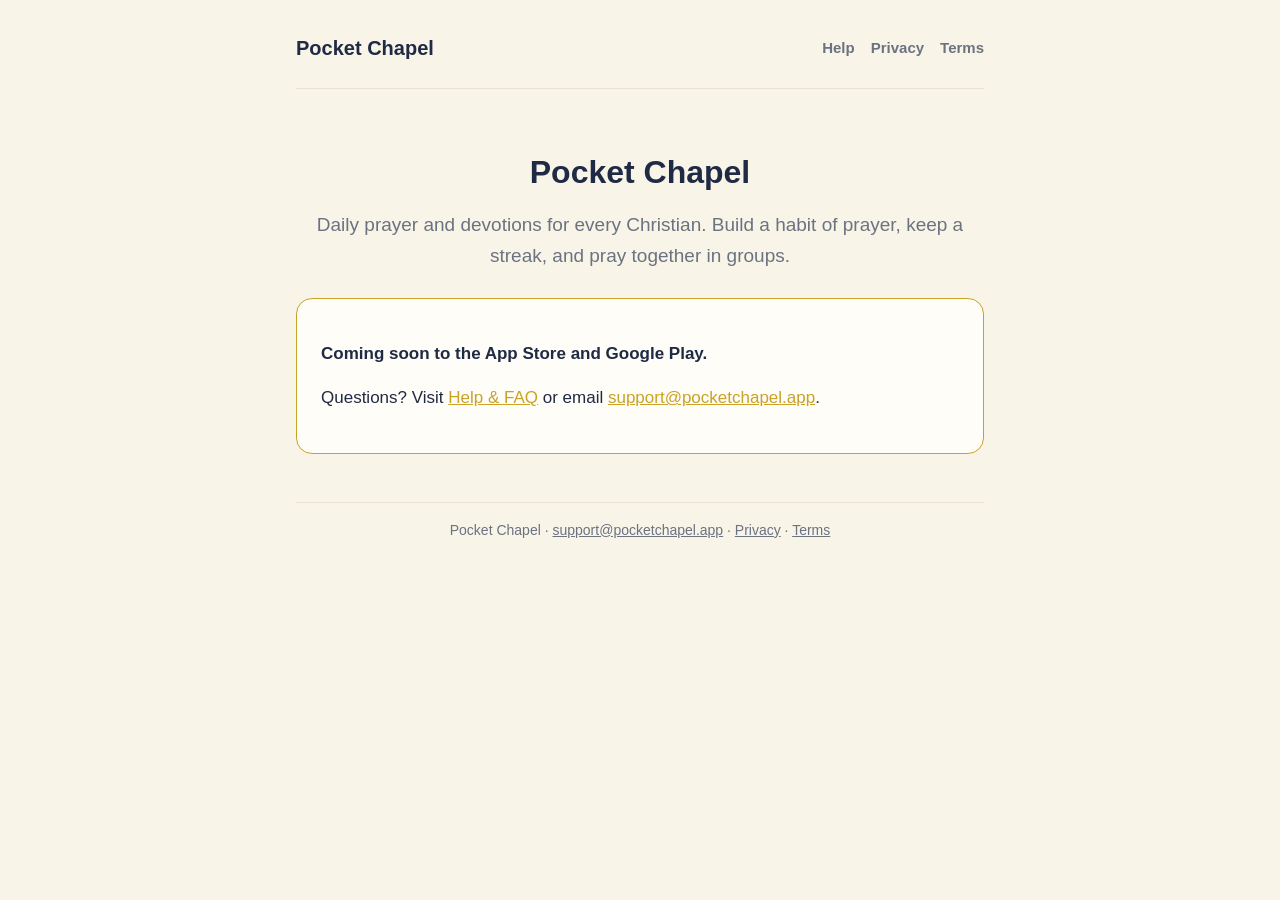
==== index.html @ 3096940f "Add files via upload" ====
<!doctype html>
<html lang="en">
<head>
<meta charset="utf-8">
<meta name="viewport" content="width=device-width, initial-scale=1">
<title>Pocket Chapel</title>
<link rel="stylesheet" href="style.css">
</head>
<body>
<div class="wrap">
<header><a class="brand" href="">Pocket Chapel</a><nav><a href="help/">Help</a><a href="privacy/">Privacy</a><a href="terms/">Terms</a></nav></header>
 <div class="hero">
<h1>Pocket Chapel</h1>
<p>Daily prayer and devotions for every Christian. Build a habit of prayer, keep a streak, and pray together in groups.</p>
</div>
<div class="card">
<p><strong>Coming soon to the App Store and Google Play.</strong></p>
<p>Questions? Visit <a href="help/">Help &amp; FAQ</a> or email <a href="mailto:support@pocketchapel.app">support@pocketchapel.app</a>.</p>
</div>
<footer>Pocket Chapel · <a href="mailto:support@pocketchapel.app">support@pocketchapel.app</a> · <a href="privacy/">Privacy</a> · <a href="terms/">Terms</a></footer>
</div>
</body>
</html>
---- style.css ----
:root { --bg: #F9F4E8; --card: #FFFDF7; --text: #1F2A44; --muted: #6B7280; --gold: #C9A227; --border: #E7E1D4; }
@media (prefers-color-scheme: dark) { :root { --bg: #0F1830; --card: #1A2747; --text: #F3EEE2; --muted: #9AA6C2; --gold: #E0B84C; --border: #2A3A60; } }
* { box-sizing: border-box; }
body { margin: 0; background: var(--bg); color: var(--text); font: 17px/1.6 -apple-system, BlinkMacSystemFont, "Segoe UI", Helvetica, Arial, sans-serif; }
.wrap { max-width: 720px; margin: 0 auto; padding: 24px 16px 64px; }
header { display: flex; align-items: center; justify-content: space-between; gap: 12px; padding: 8px 0 24px; border-bottom: 1px solid var(--border); margin-bottom: 24px; }
.brand { font-weight: 800; font-size: 20px; color: var(--text); text-decoration: none; }
nav a { color: var(--muted); text-decoration: none; margin-left: 16px; font-size: 15px; font-weight: 600; }
nav a:hover, nav a.on { color: var(--gold); }
h1 { font-size: 32px; line-height: 1.2; margin: 0 0 4px; }
h2 { font-size: 22px; margin: 36px 0 8px; }
h3 { font-size: 18px; margin: 24px 0 6px; }
.date { color: var(--muted); margin: 0 0 20px; }
a { color: var(--gold); }
ul { padding-left: 22px; }
li { margin: 6px 0; }
.card { background: var(--card); border: 1.5px solid var(--gold); border-radius: 16px; padding: 24px; }
.hero { text-align: center; padding: 40px 0 8px; }
.hero p { color: var(--muted); font-size: 19px; }
details { background: var(--card); border: 1px solid var(--border); border-radius: 14px; margin: 10px 0; padding: 4px 16px; }
details[open] { border-color: var(--gold); }
summary { cursor: pointer; font-weight: 700; padding: 12px 0; }
details .q { color: var(--gold); font-weight: 700; margin: 14px 0 2px; }
details .a { margin: 0 0 8px; }
footer { margin-top: 48px; padding-top: 16px; border-top: 1px solid var(--border); color: var(--muted); font-size: 14px; text-align: center; }
footer a { color: var(--muted); }
@media (max-width: 480px) { nav a { margin-left: 10px; font-size: 14px; } h1 { font-size: 27px; } }
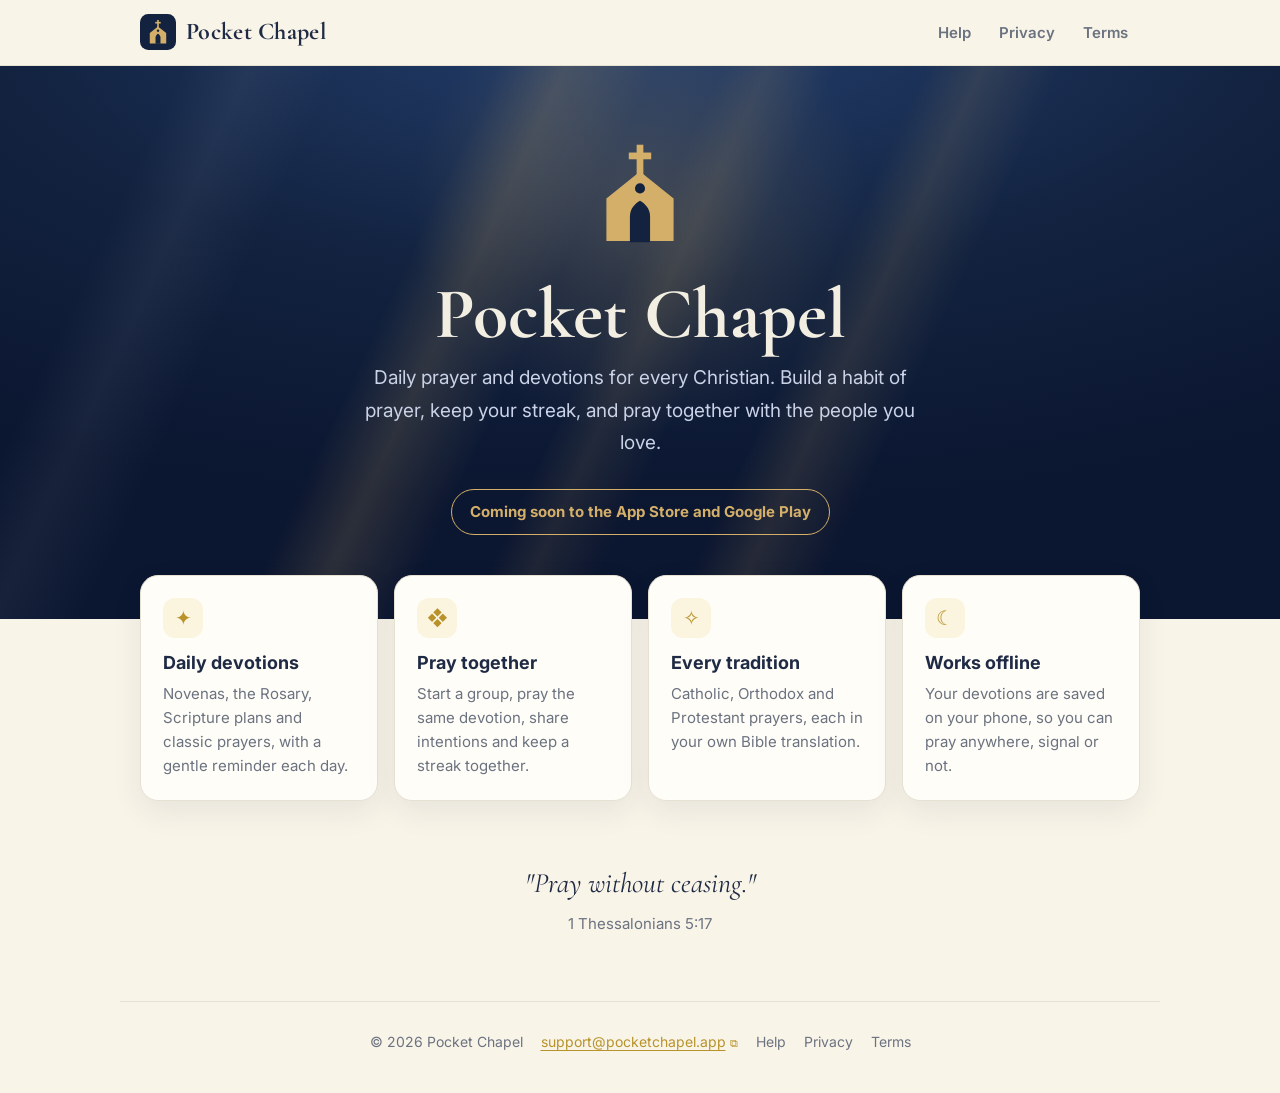
==== commit c13a295d: "Add files via upload" ====
--- a/index.html
+++ b/index.html
@@ -3,21 +3,33 @@
 <head>
 <meta charset="utf-8">
 <meta name="viewport" content="width=device-width, initial-scale=1">
-<title>Pocket Chapel</title>
+<title>Pocket Chapel · Daily prayer and devotions</title>
+<meta name="description" content="Daily prayer and devotions for every Christian.">
+<link rel="preconnect" href="https://fonts.googleapis.com">
+<link rel="preconnect" href="https://fonts.gstatic.com" crossorigin>
+<link href="https://fonts.googleapis.com/css2?family=Cormorant+Garamond:wght@600;700&family=Inter:wght@400;600;700&display=swap" rel="stylesheet">
 <link rel="stylesheet" href="style.css">
+<link rel="icon" href="data:image/svg+xml,<svg xmlns='http://www.w3.org/2000/svg' viewBox='0 0 100 100'><rect width='100' height='100' rx='23' fill='%2312223F'/><g transform='translate(12 12) scale(.76)'><rect x='47' y='6' width='6' height='30' fill='%23D4AF6A'/><rect x='40' y='13' width='20' height='6' fill='%23D4AF6A'/><path d='M20 92 V54 L50 30 L80 54 V92 Z' fill='%23D4AF6A'/><path d='M41 93 V70 C41 63 46 58 50 56 C54 58 59 63 59 70 V93 Z' fill='%2312223F'/><circle cx='50' cy='45' r='4.5' fill='%2312223F'/></g></svg>">
 </head>
 <body>
-<div class="wrap">
-<header><a class="brand" href="">Pocket Chapel</a><nav><a href="help/">Help</a><a href="privacy/">Privacy</a><a href="terms/">Terms</a></nav></header>
- <div class="hero">
+<header class="top"><div class="top-in"><a class="brand" href=""><svg viewBox="0 0 100 100" aria-hidden="true"><rect width="100" height="100" rx="23" fill="#12223F"/><g transform="translate(12 12) scale(.76)"><rect x="47" y="6" width="6" height="30" fill="#D4AF6A"/><rect x="40" y="13" width="20" height="6" fill="#D4AF6A"/><path d="M20 92 V54 L50 30 L80 54 V92 Z" fill="#D4AF6A"/><path d="M41 93 V70 C41 63 46 58 50 56 C54 58 59 63 59 70 V93 Z" fill="#12223F"/><circle cx="50" cy="45" r="4.5" fill="#12223F"/></g></svg><span>Pocket Chapel</span></a><nav><a href="help/">Help</a><a href="privacy/">Privacy</a><a href="terms/">Terms</a></nav></div></header>
+<section class="hero">
+<svg viewBox="0 0 100 100" aria-hidden="true"><rect x="47" y="6" width="6" height="30" fill="#D4AF6A"/><rect x="40" y="13" width="20" height="6" fill="#D4AF6A"/><path d="M20 92 V54 L50 30 L80 54 V92 Z" fill="#D4AF6A"/><path d="M41 93 V70 C41 63 46 58 50 56 C54 58 59 63 59 70 V93 Z" fill="#12223F"/><circle cx="50" cy="45" r="4.5" fill="#12223F"/></svg>
 <h1>Pocket Chapel</h1>
-<p>Daily prayer and devotions for every Christian. Build a habit of prayer, keep a streak, and pray together in groups.</p>
-</div>
-<div class="card">
-<p><strong>Coming soon to the App Store and Google Play.</strong></p>
-<p>Questions? Visit <a href="help/">Help &amp; FAQ</a> or email <a href="mailto:support@pocketchapel.app">support@pocketchapel.app</a>.</p>
-</div>
-<footer>Pocket Chapel · <a href="mailto:support@pocketchapel.app">support@pocketchapel.app</a> · <a href="privacy/">Privacy</a> · <a href="terms/">Terms</a></footer>
-</div>
+<p>Daily prayer and devotions for every Christian. Build a habit of prayer, keep your streak, and pray together with the people you love.</p>
+<div class="soon"><span class="pill">Coming soon to the App Store and Google Play</span></div>
+</section>
+<section class="features">
+<div class="feature"><div class="ic">✦</div><h3>Daily devotions</h3><p>Novenas, the Rosary, Scripture plans and classic prayers, with a gentle reminder each day.</p></div>
+<div class="feature"><div class="ic">❖</div><h3>Pray together</h3><p>Start a group, pray the same devotion, share intentions and keep a streak together.</p></div>
+<div class="feature"><div class="ic">✧</div><h3>Every tradition</h3><p>Catholic, Orthodox and Protestant prayers, each in your own Bible translation.</p></div>
+<div class="feature"><div class="ic">☾</div><h3>Works offline</h3><p>Your devotions are saved on your phone, so you can pray anywhere, signal or not.</p></div>
+</section>
+<section class="verse">
+<blockquote>"Pray without ceasing."</blockquote>
+<cite>1 Thessalonians 5:17</cite>
+</section>
+<footer><span>© 2026 Pocket Chapel</span><span><button class="email" type="button" data-email="support@pocketchapel.app" title="Tap to copy">support@pocketchapel.app</button></span><a href="help/">Help</a><a href="privacy/">Privacy</a><a href="terms/">Terms</a></footer>
+<script src="copy.js"></script>
 </body>
 </html>
--- a/style.css
+++ b/style.css
@@ -1,27 +1,110 @@
-:root { --bg: #F9F4E8; --card: #FFFDF7; --text: #1F2A44; --muted: #6B7280; --gold: #C9A227; --border: #E7E1D4; }
-@media (prefers-color-scheme: dark) { :root { --bg: #0F1830; --card: #1A2747; --text: #F3EEE2; --muted: #9AA6C2; --gold: #E0B84C; --border: #2A3A60; } }
+/* Pocket Chapel website (redesign, Nov 18): cream and navy with gold, like the app. */
+:root {
+  --bg: #F9F4E8; --card: #FFFDF7; --text: #1F2A44; --muted: #6B7280; --gold: #B8922A; --gold-soft: #FBF4DF;
+  --border: #E7E1D4; --navy: #12223F; --navy-2: #1A2E52; --on-navy: #F3EEE2; --gold-bright: #D4AF6A;
+}
+@media (prefers-color-scheme: dark) {
+  :root { --bg: #0F1830; --card: #16223F; --text: #F3EEE2; --muted: #9AA6C2; --gold: #E0B84C; --gold-soft: #22305A; --border: #2A3A60; }
+}
 * { box-sizing: border-box; }
-body { margin: 0; background: var(--bg); color: var(--text); font: 17px/1.6 -apple-system, BlinkMacSystemFont, "Segoe UI", Helvetica, Arial, sans-serif; }
-.wrap { max-width: 720px; margin: 0 auto; padding: 24px 16px 64px; }
-header { display: flex; align-items: center; justify-content: space-between; gap: 12px; padding: 8px 0 24px; border-bottom: 1px solid var(--border); margin-bottom: 24px; }
-.brand { font-weight: 800; font-size: 20px; color: var(--text); text-decoration: none; }
-nav a { color: var(--muted); text-decoration: none; margin-left: 16px; font-size: 15px; font-weight: 600; }
-nav a:hover, nav a.on { color: var(--gold); }
-h1 { font-size: 32px; line-height: 1.2; margin: 0 0 4px; }
-h2 { font-size: 22px; margin: 36px 0 8px; }
-h3 { font-size: 18px; margin: 24px 0 6px; }
-.date { color: var(--muted); margin: 0 0 20px; }
-a { color: var(--gold); }
-ul { padding-left: 22px; }
-li { margin: 6px 0; }
-.card { background: var(--card); border: 1.5px solid var(--gold); border-radius: 16px; padding: 24px; }
-.hero { text-align: center; padding: 40px 0 8px; }
-.hero p { color: var(--muted); font-size: 19px; }
-details { background: var(--card); border: 1px solid var(--border); border-radius: 14px; margin: 10px 0; padding: 4px 16px; }
+html { -webkit-text-size-adjust: 100%; }
+body { margin: 0; background: var(--bg); color: var(--text); font: 17px/1.7 "Inter", -apple-system, BlinkMacSystemFont, "Segoe UI", Helvetica, Arial, sans-serif; }
+a { color: var(--gold); text-decoration-thickness: 1px; text-underline-offset: 3px; }
+.serif { font-family: "Cormorant Garamond", Georgia, "Times New Roman", serif; }
+
+/* Header */
+.top { position: sticky; top: 0; z-index: 10; background: color-mix(in srgb, var(--bg) 88%, transparent); backdrop-filter: blur(10px); border-bottom: 1px solid var(--border); }
+.top-in { max-width: 1040px; margin: 0 auto; padding: 12px 20px; display: flex; align-items: center; justify-content: space-between; gap: 12px; }
+.brand { display: flex; align-items: center; gap: 10px; text-decoration: none; color: var(--text); }
+.brand svg { width: 36px; height: 36px; flex: none; }
+.brand span { font-family: "Cormorant Garamond", Georgia, serif; font-size: 24px; font-weight: 700; letter-spacing: .3px; white-space: nowrap; }
+nav { display: flex; gap: 4px; }
+nav a { color: var(--muted); text-decoration: none; font-size: 15px; font-weight: 600; padding: 7px 12px; border-radius: 999px; }
+nav a:hover { color: var(--text); background: var(--gold-soft); }
+nav a.on { color: var(--gold); background: var(--gold-soft); }
+
+/* Home */
+.hero { background: radial-gradient(1200px 500px at 50% -10%, #24406f 0%, var(--navy) 55%, #0b1630 100%); color: var(--on-navy); text-align: center; padding: 72px 20px 84px; }
+.hero svg { width: 112px; height: 112px; }
+.hero h1 { font-family: "Cormorant Garamond", Georgia, serif; font-size: clamp(44px, 9vw, 72px); line-height: 1.05; margin: 18px 0 10px; font-weight: 700; }
+.hero p { max-width: 560px; margin: 0 auto; font-size: 19px; color: #C9D2E6; }
+.soon { display: inline-flex; gap: 10px; flex-wrap: wrap; justify-content: center; margin-top: 30px; }
+.pill { border: 1.5px solid var(--gold-bright); color: var(--gold-bright); border-radius: 999px; padding: 9px 18px; font-weight: 700; font-size: 15px; }
+.features { max-width: 1040px; margin: -44px auto 0; padding: 0 20px; display: grid; grid-template-columns: repeat(auto-fit, minmax(220px, 1fr)); gap: 16px; position: relative; }
+.feature { background: var(--card); border: 1px solid var(--border); border-radius: 18px; padding: 22px; box-shadow: 0 10px 30px rgba(18,34,63,.08); }
+.feature .ic { width: 40px; height: 40px; border-radius: 12px; background: var(--gold-soft); color: var(--gold); display: grid; place-items: center; font-size: 20px; margin-bottom: 10px; }
+.feature h3 { margin: 0 0 4px; font-size: 18px; }
+.feature p { margin: 0; color: var(--muted); font-size: 15px; line-height: 1.6; }
+.verse { max-width: 680px; margin: 64px auto 0; padding: 0 20px; text-align: center; }
+.verse blockquote { margin: 0; font-family: "Cormorant Garamond", Georgia, serif; font-size: 28px; line-height: 1.35; font-style: italic; }
+.verse cite { display: block; margin-top: 8px; color: var(--muted); font-style: normal; font-size: 15px; }
+
+/* Pages */
+.page { max-width: 760px; margin: 0 auto; padding: 48px 20px 24px; }
+.page h1 { font-family: "Cormorant Garamond", Georgia, serif; font-size: clamp(38px, 7vw, 52px); line-height: 1.1; margin: 0; }
+.rule { width: 56px; height: 3px; background: var(--gold); border-radius: 2px; margin: 16px 0 10px; }
+.date { color: var(--muted); margin: 0 0 28px; font-size: 15px; }
+.page h2 { font-size: 21px; margin: 40px 0 10px; padding-top: 4px; }
+.page ul { padding-left: 0; list-style: none; }
+.page li { position: relative; padding-left: 22px; margin: 10px 0; }
+.page li::before { content: ""; position: absolute; left: 4px; top: .72em; width: 7px; height: 7px; border-radius: 50%; background: var(--gold); }
+.lead { font-size: 19px; }
+
+/* Help */
+details { background: var(--card); border: 1px solid var(--border); border-radius: 16px; margin: 12px 0; transition: border-color .2s; }
 details[open] { border-color: var(--gold); }
-summary { cursor: pointer; font-weight: 700; padding: 12px 0; }
-details .q { color: var(--gold); font-weight: 700; margin: 14px 0 2px; }
-details .a { margin: 0 0 8px; }
-footer { margin-top: 48px; padding-top: 16px; border-top: 1px solid var(--border); color: var(--muted); font-size: 14px; text-align: center; }
-footer a { color: var(--muted); }
-@media (max-width: 480px) { nav a { margin-left: 10px; font-size: 14px; } h1 { font-size: 27px; } }
+summary { list-style: none; cursor: pointer; font-weight: 700; font-size: 18px; padding: 16px 20px; display: flex; justify-content: space-between; align-items: center; }
+summary::-webkit-details-marker { display: none; }
+summary::after { content: ""; width: 9px; height: 9px; border-right: 2px solid var(--muted); border-bottom: 2px solid var(--muted); transform: rotate(45deg); transition: transform .2s; margin-left: 12px; }
+details[open] summary::after { transform: rotate(-135deg); }
+.qa { padding: 0 20px 14px; }
+.qa .q { color: var(--gold); font-weight: 700; margin: 12px 0 2px; }
+.qa .a { margin: 0 0 6px; }
+
+/* Email: tap to copy */
+.email { font: inherit; color: var(--gold); background: none; border: 0; padding: 0; cursor: pointer; text-decoration: underline; text-decoration-thickness: 1px; text-underline-offset: 3px; }
+.email::after { content: "⧉"; font-size: .8em; margin-left: 4px; text-decoration: none; display: inline-block; }
+.toast { position: fixed; left: 50%; bottom: 28px; transform: translate(-50%, 20px); background: var(--navy); color: var(--on-navy); border: 1px solid var(--gold-bright); padding: 10px 18px; border-radius: 999px; font-size: 15px; font-weight: 600; opacity: 0; pointer-events: none; transition: opacity .2s, transform .2s; }
+.toast.show { opacity: 1; transform: translate(-50%, 0); }
+
+/* Footer */
+footer { max-width: 1040px; margin: 64px auto 0; padding: 28px 20px 40px; border-top: 1px solid var(--border); color: var(--muted); font-size: 14px; display: flex; flex-wrap: wrap; gap: 8px 18px; justify-content: center; }
+footer a { color: var(--muted); text-decoration: none; }
+footer a:hover { color: var(--gold); }
+
+@media (max-width: 560px) {
+  .top-in { padding: 10px 16px; }
+  .brand { gap: 8px; }
+  .brand svg { width: 30px; height: 30px; }
+  .brand span { font-size: 19px; }
+  nav { gap: 0; }
+  nav a { padding: 6px 7px; font-size: 14px; }
+  .page { padding: 32px 16px 16px; }
+  .features { padding: 0 16px; }
+}
+
+/* Diagonal light streaks (Becket, Nov 18): soft gold rays across the navy, like light through a chapel window. */
+.hero { position: relative; overflow: hidden; }
+.hero > * { position: relative; z-index: 1; }
+.hero::before {
+  content: ""; position: absolute; inset: -40% -20%; z-index: 0; pointer-events: none;
+  background:
+    linear-gradient(115deg, transparent 38%, rgba(212,175,106,.16) 41%, transparent 45%),
+    linear-gradient(115deg, transparent 48%, rgba(212,175,106,.10) 50%, transparent 53%),
+    linear-gradient(115deg, transparent 57%, rgba(212,175,106,.13) 59.5%, transparent 63%),
+    linear-gradient(115deg, transparent 24%, rgba(255,255,255,.05) 27%, transparent 31%);
+}
+.hero::after {
+  content: ""; position: absolute; left: 50%; top: -120px; width: 520px; height: 520px; transform: translateX(-50%); z-index: 0; pointer-events: none;
+  background: radial-gradient(circle, rgba(212,175,106,.22) 0%, transparent 62%);
+}
+/* A thinner set on the other pages, behind the title. */
+.page { position: relative; }
+.page::before {
+  content: ""; position: absolute; left: -10%; right: -10%; top: 0; height: 220px; z-index: -1; pointer-events: none;
+  background:
+    linear-gradient(115deg, transparent 40%, color-mix(in srgb, var(--gold) 14%, transparent) 43%, transparent 47%),
+    linear-gradient(115deg, transparent 55%, color-mix(in srgb, var(--gold) 9%, transparent) 57%, transparent 60%);
+  -webkit-mask-image: linear-gradient(to bottom, #000, transparent);
+          mask-image: linear-gradient(to bottom, #000, transparent);
+}
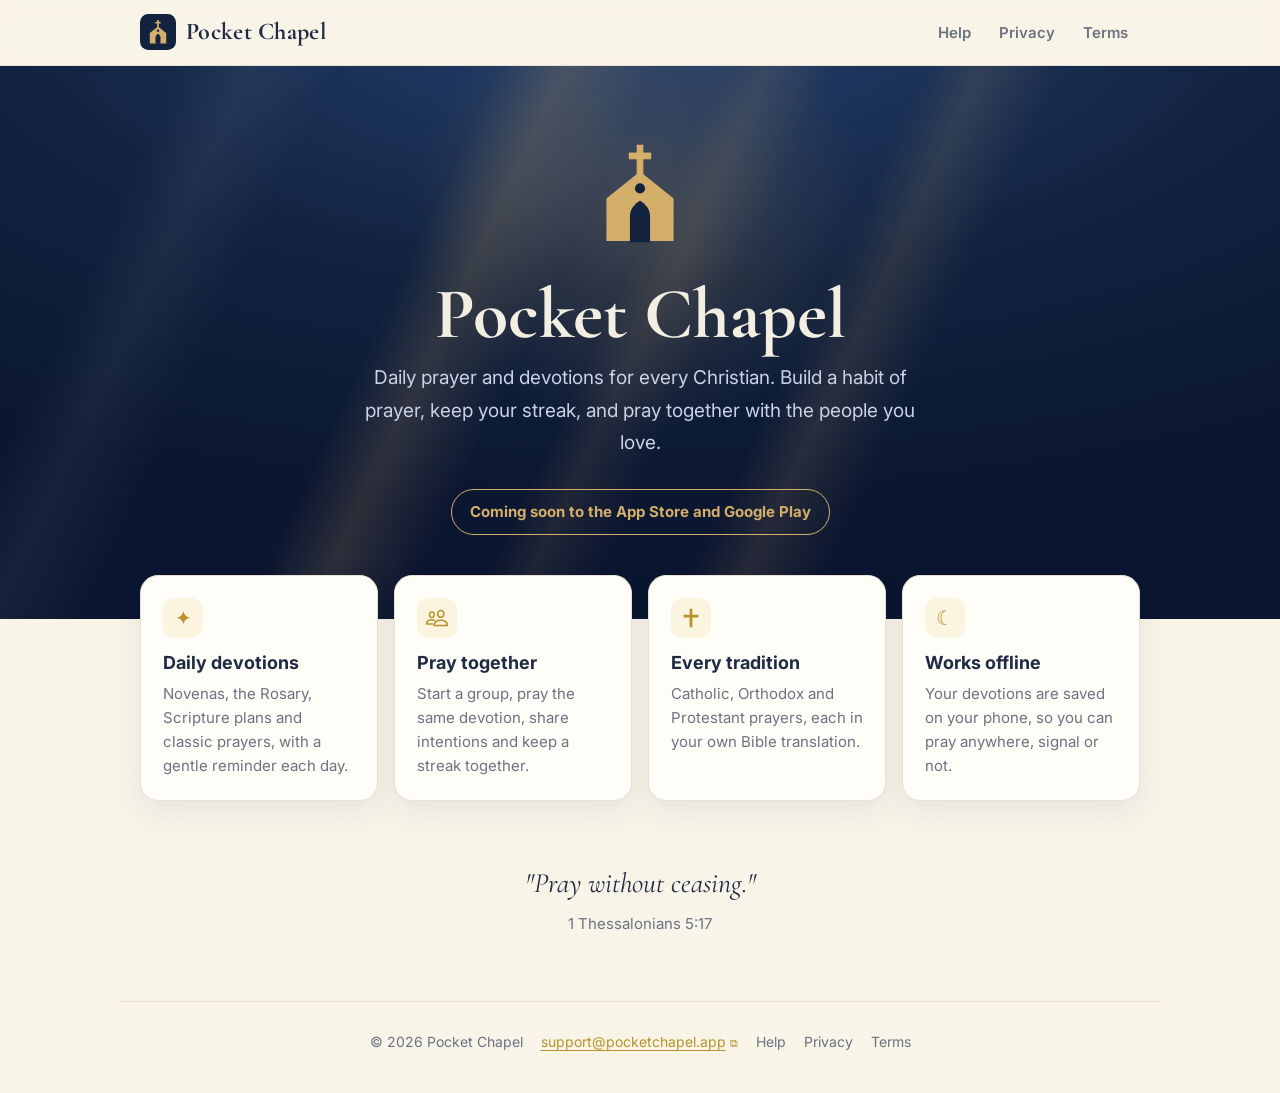
==== commit abb789e2: "Add files via upload" ====
--- a/index.html
+++ b/index.html
@@ -8,7 +8,7 @@
 <link rel="preconnect" href="https://fonts.googleapis.com">
 <link rel="preconnect" href="https://fonts.gstatic.com" crossorigin>
 <link href="https://fonts.googleapis.com/css2?family=Cormorant+Garamond:wght@600;700&family=Inter:wght@400;600;700&display=swap" rel="stylesheet">
-<link rel="stylesheet" href="style.css">
+<link rel="stylesheet" href="style.css?v=2">
 <link rel="icon" href="data:image/svg+xml,<svg xmlns='http://www.w3.org/2000/svg' viewBox='0 0 100 100'><rect width='100' height='100' rx='23' fill='%2312223F'/><g transform='translate(12 12) scale(.76)'><rect x='47' y='6' width='6' height='30' fill='%23D4AF6A'/><rect x='40' y='13' width='20' height='6' fill='%23D4AF6A'/><path d='M20 92 V54 L50 30 L80 54 V92 Z' fill='%23D4AF6A'/><path d='M41 93 V70 C41 63 46 58 50 56 C54 58 59 63 59 70 V93 Z' fill='%2312223F'/><circle cx='50' cy='45' r='4.5' fill='%2312223F'/></g></svg>">
 </head>
 <body>
@@ -21,8 +21,8 @@
 </section>
 <section class="features">
 <div class="feature"><div class="ic">✦</div><h3>Daily devotions</h3><p>Novenas, the Rosary, Scripture plans and classic prayers, with a gentle reminder each day.</p></div>
-<div class="feature"><div class="ic">❖</div><h3>Pray together</h3><p>Start a group, pray the same devotion, share intentions and keep a streak together.</p></div>
-<div class="feature"><div class="ic">✧</div><h3>Every tradition</h3><p>Catholic, Orthodox and Protestant prayers, each in your own Bible translation.</p></div>
+<div class="feature"><div class="ic"><svg viewBox="0 0 512 512" width="24" height="24" aria-hidden="true"><path d="M402 168c-2.93 40.67-33.1 72-66 72s-63.12-31.32-66-72c-3-42.31 26.37-72 66-72s69 30.46 66 72z" fill="none" stroke="currentColor" stroke-linecap="round" stroke-linejoin="round" stroke-width="32"/><path d="M336 304c-65.17 0-127.84 32.37-143.54 95.41-2.08 8.34 3.15 16.59 11.72 16.59h263.65c8.57 0 13.77-8.25 11.72-16.59C463.85 335.36 401.18 304 336 304z" fill="none" stroke="currentColor" stroke-miterlimit="10" stroke-width="32"/><path d="M200 185.94c-2.34 32.48-26.72 58.06-53 58.06s-50.7-25.57-53-58.06C91.61 152.15 115.34 128 147 128s55.39 24.77 53 57.94z" fill="none" stroke="currentColor" stroke-linecap="round" stroke-linejoin="round" stroke-width="32"/><path d="M206 306c-18.05-8.27-37.93-11.45-59-11.45-52 0-102.1 25.85-114.65 76.2-1.65 6.66 2.53 13.25 9.37 13.25H154" fill="none" stroke="currentColor" stroke-linecap="round" stroke-miterlimit="10" stroke-width="32"/></svg></div><h3>Pray together</h3><p>Start a group, pray the same devotion, share intentions and keep a streak together.</p></div>
+<div class="feature"><div class="ic"><svg viewBox="0 0 24 24" width="22" height="22" aria-hidden="true"><path d="M10.5 2h3v6.5H20v3h-6.5V22h-3V11.5H4v-3h6.5z" fill="currentColor"/></svg></div><h3>Every tradition</h3><p>Catholic, Orthodox and Protestant prayers, each in your own Bible translation.</p></div>
 <div class="feature"><div class="ic">☾</div><h3>Works offline</h3><p>Your devotions are saved on your phone, so you can pray anywhere, signal or not.</p></div>
 </section>
 <section class="verse">
@@ -30,6 +30,6 @@
 <cite>1 Thessalonians 5:17</cite>
 </section>
 <footer><span>© 2026 Pocket Chapel</span><span><button class="email" type="button" data-email="support@pocketchapel.app" title="Tap to copy">support@pocketchapel.app</button></span><a href="help/">Help</a><a href="privacy/">Privacy</a><a href="terms/">Terms</a></footer>
-<script src="copy.js"></script>
+<script src="copy.js?v=2"></script>
 </body>
 </html>
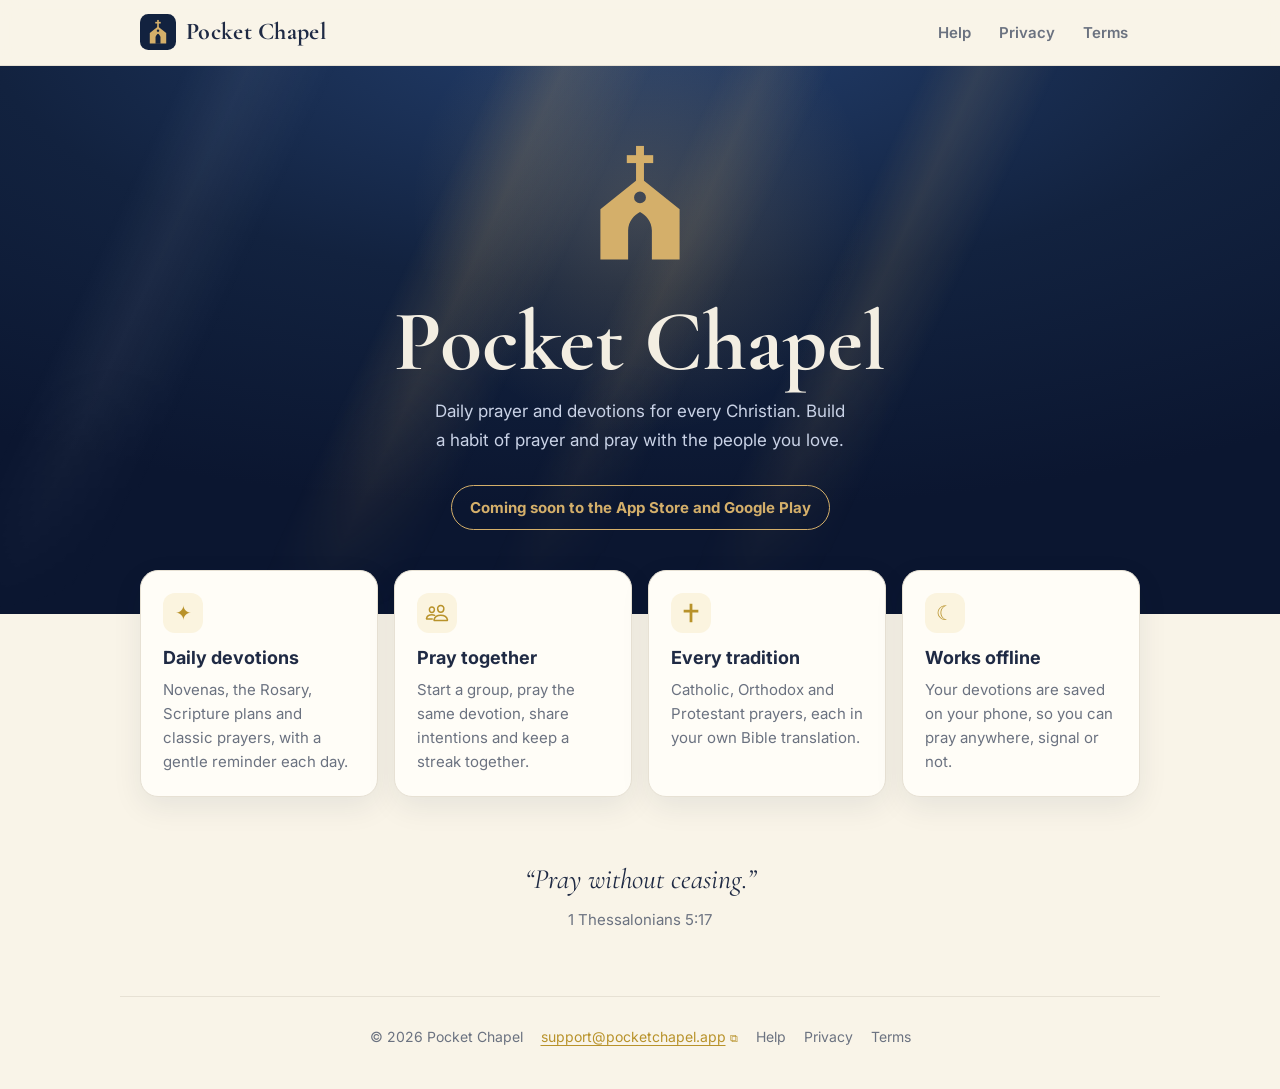
==== commit a9f963e0: "Add files via upload" ====
--- a/index.html
+++ b/index.html
@@ -8,15 +8,15 @@
 <link rel="preconnect" href="https://fonts.googleapis.com">
 <link rel="preconnect" href="https://fonts.gstatic.com" crossorigin>
 <link href="https://fonts.googleapis.com/css2?family=Cormorant+Garamond:wght@600;700&family=Inter:wght@400;600;700&display=swap" rel="stylesheet">
-<link rel="stylesheet" href="style.css?v=2">
+<link rel="stylesheet" href="style.css?v=5">
 <link rel="icon" href="data:image/svg+xml,<svg xmlns='http://www.w3.org/2000/svg' viewBox='0 0 100 100'><rect width='100' height='100' rx='23' fill='%2312223F'/><g transform='translate(12 12) scale(.76)'><rect x='47' y='6' width='6' height='30' fill='%23D4AF6A'/><rect x='40' y='13' width='20' height='6' fill='%23D4AF6A'/><path d='M20 92 V54 L50 30 L80 54 V92 Z' fill='%23D4AF6A'/><path d='M41 93 V70 C41 63 46 58 50 56 C54 58 59 63 59 70 V93 Z' fill='%2312223F'/><circle cx='50' cy='45' r='4.5' fill='%2312223F'/></g></svg>">
 </head>
 <body>
 <header class="top"><div class="top-in"><a class="brand" href=""><svg viewBox="0 0 100 100" aria-hidden="true"><rect width="100" height="100" rx="23" fill="#12223F"/><g transform="translate(12 12) scale(.76)"><rect x="47" y="6" width="6" height="30" fill="#D4AF6A"/><rect x="40" y="13" width="20" height="6" fill="#D4AF6A"/><path d="M20 92 V54 L50 30 L80 54 V92 Z" fill="#D4AF6A"/><path d="M41 93 V70 C41 63 46 58 50 56 C54 58 59 63 59 70 V93 Z" fill="#12223F"/><circle cx="50" cy="45" r="4.5" fill="#12223F"/></g></svg><span>Pocket Chapel</span></a><nav><a href="help/">Help</a><a href="privacy/">Privacy</a><a href="terms/">Terms</a></nav></div></header>
 <section class="hero">
-<svg viewBox="0 0 100 100" aria-hidden="true"><rect x="47" y="6" width="6" height="30" fill="#D4AF6A"/><rect x="40" y="13" width="20" height="6" fill="#D4AF6A"/><path d="M20 92 V54 L50 30 L80 54 V92 Z" fill="#D4AF6A"/><path d="M41 93 V70 C41 63 46 58 50 56 C54 58 59 63 59 70 V93 Z" fill="#12223F"/><circle cx="50" cy="45" r="4.5" fill="#12223F"/></svg>
+<!-- Door and window are real cut-outs, so the background and rays show through (Becket, Nov 20). --><svg viewBox="0 0 100 100" aria-hidden="true"><rect x="47" y="6" width="6" height="30" fill="#D4AF6A"/><rect x="40" y="13" width="20" height="6" fill="#D4AF6A"/><path fill-rule="evenodd" d="M20 92 V54 L50 30 L80 54 V92 Z M41 92 V70 C41 63 46 58 50 56 C54 58 59 63 59 70 V92 Z M54.5 45 A4.5 4.5 0 1 0 45.5 45 A4.5 4.5 0 1 0 54.5 45 Z" fill="#D4AF6A"/></svg>
 <h1>Pocket Chapel</h1>
-<p>Daily prayer and devotions for every Christian. Build a habit of prayer, keep your streak, and pray together with the people you love.</p>
+<p>Daily prayer and devotions for every Christian. Build a habit of prayer and pray with the people you love.</p>
 <div class="soon"><span class="pill">Coming soon to the App Store and Google Play</span></div>
 </section>
 <section class="features">
@@ -26,7 +26,7 @@
 <div class="feature"><div class="ic">☾</div><h3>Works offline</h3><p>Your devotions are saved on your phone, so you can pray anywhere, signal or not.</p></div>
 </section>
 <section class="verse">
-<blockquote>"Pray without ceasing."</blockquote>
+<blockquote>“Pray without ceasing.”</blockquote>
 <cite>1 Thessalonians 5:17</cite>
 </section>
 <footer><span>© 2026 Pocket Chapel</span><span><button class="email" type="button" data-email="support@pocketchapel.app" title="Tap to copy">support@pocketchapel.app</button></span><a href="help/">Help</a><a href="privacy/">Privacy</a><a href="terms/">Terms</a></footer>
--- a/style.css
+++ b/style.css
@@ -25,9 +25,9 @@
 
 /* Home */
 .hero { background: radial-gradient(1200px 500px at 50% -10%, #24406f 0%, var(--navy) 55%, #0b1630 100%); color: var(--on-navy); text-align: center; padding: 72px 20px 84px; }
-.hero svg { width: 112px; height: 112px; }
-.hero h1 { font-family: "Cormorant Garamond", Georgia, serif; font-size: clamp(44px, 9vw, 72px); line-height: 1.05; margin: 18px 0 10px; font-weight: 700; }
-.hero p { max-width: 560px; margin: 0 auto; font-size: 19px; color: #C9D2E6; }
+.hero svg { width: 132px; height: 132px; } /* bigger logo (Becket, Nov 20) */
+.hero h1 { font-family: "Cormorant Garamond", Georgia, serif; font-size: clamp(50px, 10vw, 86px); line-height: 1.05; margin: 18px 0 10px; font-weight: 700; }
+.hero p { max-width: 540px; margin: 0 auto; font-size: 17px; text-wrap: balance; color: #C9D2E6; }
 .soon { display: inline-flex; gap: 10px; flex-wrap: wrap; justify-content: center; margin-top: 30px; }
 .pill { border: 1.5px solid var(--gold-bright); color: var(--gold-bright); border-radius: 999px; padding: 9px 18px; font-weight: 700; font-size: 15px; }
 .features { max-width: 1040px; margin: -44px auto 0; padding: 0 20px; display: grid; grid-template-columns: repeat(auto-fit, minmax(220px, 1fr)); gap: 16px; position: relative; }
@@ -93,6 +93,18 @@
     linear-gradient(115deg, transparent 48%, rgba(212,175,106,.10) 50%, transparent 53%),
     linear-gradient(115deg, transparent 57%, rgba(212,175,106,.13) 59.5%, transparent 63%),
     linear-gradient(115deg, transparent 24%, rgba(255,255,255,.05) 27%, transparent 31%);
+  /* The rays fade out softly before the bottom of the navy, with no hard line (Becket, Nov 20).
+     This layer runs from 40% above to 40% below the hero, so its 78% mark is the hero's bottom. */
+  -webkit-mask-image: linear-gradient(to bottom, #000 52%, transparent 78%);
+          mask-image: linear-gradient(to bottom, #000 52%, transparent 78%);
+}
+/* Dark mode: the navy itself also melts into the page color at the bottom, so no edge shows. */
+@media (prefers-color-scheme: dark) {
+  .hero { background: linear-gradient(to bottom, transparent 60%, var(--bg) 100%), radial-gradient(1200px 500px at 50% -10%, #24406f 0%, var(--navy) 55%, #0b1630 100%); }
+  /* Longer rays (Becket, Nov 20): in dark mode they reach past the navy, behind the cards, then fade.
+     Sides and top stay clipped; only the bottom is let through. */
+  .hero { overflow: visible; overflow-x: clip; clip-path: inset(0 0 -600px 0); }
+  .hero::before { -webkit-mask-image: linear-gradient(to bottom, #000 50%, transparent 97%); mask-image: linear-gradient(to bottom, #000 50%, transparent 97%); }
 }
 .hero::after {
   content: ""; position: absolute; left: 50%; top: -120px; width: 520px; height: 520px; transform: translateX(-50%); z-index: 0; pointer-events: none;
@@ -108,3 +120,20 @@
   -webkit-mask-image: linear-gradient(to bottom, #000, transparent);
           mask-image: linear-gradient(to bottom, #000, transparent);
 }
+
+/* ---------- Home page (Becket, Nov 20) ---------- */
+/* The opening moment: logo, title, words and badge rise in once (pure CSS, so nothing stays hidden if scripts are off).
+   Tried and dropped Nov 20: chapel candle glow, rays following the pointer, "Another verse". */
+.hero > svg, .hero h1, .hero p, .hero .soon { animation: rise .7s ease both; }
+.hero h1 { animation-delay: .15s; }
+.hero p { animation-delay: .3s; }
+.hero .soon { animation-delay: .45s; }
+@keyframes rise { from { opacity: 0; transform: translateY(10px); } to { opacity: 1; transform: none; } }
+
+/* Keyboard focus is always visible. */
+a:focus-visible, button:focus-visible, summary:focus-visible { outline: 2px solid var(--gold-bright); outline-offset: 3px; border-radius: 6px; }
+
+/* Reduce Motion: everything appears right away. */
+@media (prefers-reduced-motion: reduce) {
+  .hero > svg, .hero h1, .hero p, .hero .soon { animation: none; }
+}
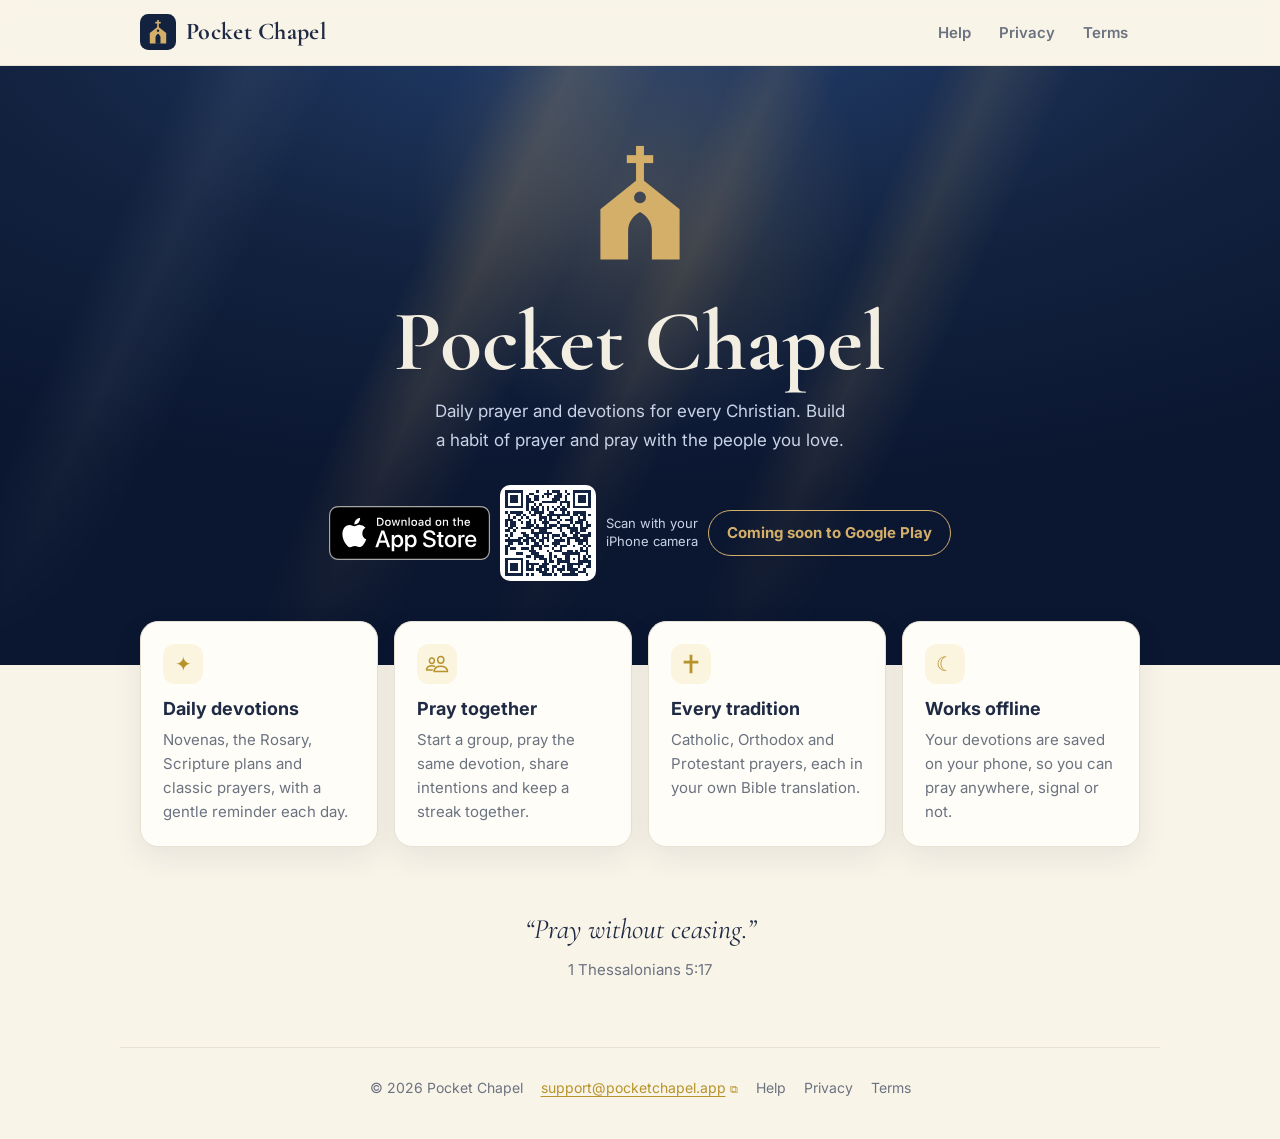
==== commit 66181e3c: "App Store badge" ====
--- a/index.html
+++ b/index.html
@@ -5,10 +5,21 @@
 <meta name="viewport" content="width=device-width, initial-scale=1">
 <title>Pocket Chapel · Daily prayer and devotions</title>
 <meta name="description" content="Daily prayer and devotions for every Christian.">
+<!-- Link previews (Nov 20): what iMessage, WhatsApp and social apps show when someone shares a pocketchapel.app link. -->
+<meta property="og:type" content="website">
+<meta property="og:site_name" content="Pocket Chapel">
+<meta property="og:title" content="Pocket Chapel">
+<meta property="og:description" content="Daily prayer and devotions for every Christian.">
+<meta property="og:image" content="https://pocketchapel.app/og-image.png">
+<meta property="og:image:width" content="1200">
+<meta property="og:image:height" content="630">
+<meta name="twitter:card" content="summary_large_image">
+<meta name="twitter:image" content="https://pocketchapel.app/og-image.png">
+<meta property="og:url" content="https://pocketchapel.app/">
 <link rel="preconnect" href="https://fonts.googleapis.com">
 <link rel="preconnect" href="https://fonts.gstatic.com" crossorigin>
 <link href="https://fonts.googleapis.com/css2?family=Cormorant+Garamond:wght@600;700&family=Inter:wght@400;600;700&display=swap" rel="stylesheet">
-<link rel="stylesheet" href="style.css?v=5">
+<link rel="stylesheet" href="style.css?v=9">
 <link rel="icon" href="data:image/svg+xml,<svg xmlns='http://www.w3.org/2000/svg' viewBox='0 0 100 100'><rect width='100' height='100' rx='23' fill='%2312223F'/><g transform='translate(12 12) scale(.76)'><rect x='47' y='6' width='6' height='30' fill='%23D4AF6A'/><rect x='40' y='13' width='20' height='6' fill='%23D4AF6A'/><path d='M20 92 V54 L50 30 L80 54 V92 Z' fill='%23D4AF6A'/><path d='M41 93 V70 C41 63 46 58 50 56 C54 58 59 63 59 70 V93 Z' fill='%2312223F'/><circle cx='50' cy='45' r='4.5' fill='%2312223F'/></g></svg>">
 </head>
 <body>
@@ -17,7 +28,8 @@
 <!-- Door and window are real cut-outs, so the background and rays show through (Becket, Nov 20). --><svg viewBox="0 0 100 100" aria-hidden="true"><rect x="47" y="6" width="6" height="30" fill="#D4AF6A"/><rect x="40" y="13" width="20" height="6" fill="#D4AF6A"/><path fill-rule="evenodd" d="M20 92 V54 L50 30 L80 54 V92 Z M41 92 V70 C41 63 46 58 50 56 C54 58 59 63 59 70 V92 Z M54.5 45 A4.5 4.5 0 1 0 45.5 45 A4.5 4.5 0 1 0 54.5 45 Z" fill="#D4AF6A"/></svg>
 <h1>Pocket Chapel</h1>
 <p>Daily prayer and devotions for every Christian. Build a habit of prayer and pray with the people you love.</p>
-<div class="soon"><span class="pill">Coming soon to the App Store and Google Play</span></div>
+<!-- Live on the App Store (approved Nov 20, 2026); Android still to come. Apple's official badge (app-store-badge.svg, downloaded by Becket from developer.apple.com). -->
+<div class="soon"><a class="store" href="https://apps.apple.com/app/pocket-chapel/id6829996127"><img src="app-store-badge.svg" alt="Download on the App Store" width="162" height="54"></a><!-- On computers only: scan to open the App Store on your iPhone (D-4, Nov 20). --><div class="qr"><img src="app-store-qr.svg" alt="QR code for Pocket Chapel on the App Store" width="96" height="96"><span>Scan with your<br>iPhone camera</span></div><span class="pill">Coming soon to Google Play</span></div>
 </section>
 <section class="features">
 <div class="feature"><div class="ic">✦</div><h3>Daily devotions</h3><p>Novenas, the Rosary, Scripture plans and classic prayers, with a gentle reminder each day.</p></div>
@@ -31,5 +43,6 @@
 </section>
 <footer><span>© 2026 Pocket Chapel</span><span><button class="email" type="button" data-email="support@pocketchapel.app" title="Tap to copy">support@pocketchapel.app</button></span><a href="help/">Help</a><a href="privacy/">Privacy</a><a href="terms/">Terms</a></footer>
 <script src="copy.js?v=2"></script>
+<script src="store.js?v=1"></script>
 </body>
 </html>
--- a/style.css
+++ b/style.css
@@ -29,6 +29,14 @@
 .hero h1 { font-family: "Cormorant Garamond", Georgia, serif; font-size: clamp(50px, 10vw, 86px); line-height: 1.05; margin: 18px 0 10px; font-weight: 700; }
 .hero p { max-width: 540px; margin: 0 auto; font-size: 17px; text-wrap: balance; color: #C9D2E6; }
 .soon { display: inline-flex; gap: 10px; flex-wrap: wrap; justify-content: center; margin-top: 30px; }
+.soon { align-items: center; }
+.store { display: inline-block; line-height: 0; border-radius: 10px; }
+.store img { height: 54px; width: auto; display: block; }
+.qr { display: none; align-items: center; gap: 10px; text-align: left; }
+.qr img { width: 96px; height: 96px; border-radius: 10px; display: block; }
+.qr span { font-size: 13px; line-height: 1.35; color: #C9D2E6; }
+/* Only on computers (a mouse and a wide screen); phones can't scan their own screen. */
+@media (hover: hover) and (min-width: 900px) { .qr { display: inline-flex; } }
 .pill { border: 1.5px solid var(--gold-bright); color: var(--gold-bright); border-radius: 999px; padding: 9px 18px; font-weight: 700; font-size: 15px; }
 .features { max-width: 1040px; margin: -44px auto 0; padding: 0 20px; display: grid; grid-template-columns: repeat(auto-fit, minmax(220px, 1fr)); gap: 16px; position: relative; }
 .feature { background: var(--card); border: 1px solid var(--border); border-radius: 18px; padding: 22px; box-shadow: 0 10px 30px rgba(18,34,63,.08); }
@@ -137,3 +145,12 @@
 @media (prefers-reduced-motion: reduce) {
   .hero > svg, .hero h1, .hero p, .hero .soon { animation: none; }
 }
+
+/* The QR pop-up for computers (Becket, Nov 20): the App Store badge shows this instead of opening the Mac App Store. */
+.qr-pop { position: fixed; inset: 0; z-index: 50; display: none; place-items: center; padding: 20px; background: rgba(8, 14, 30, .72); backdrop-filter: blur(4px); }
+.qr-pop.show { display: grid; }
+.qr-card { position: relative; background: var(--navy); color: var(--on-navy); border: 1px solid var(--gold-bright); border-radius: 22px; padding: 30px 34px 26px; text-align: center; max-width: 340px; }
+.qr-card h2 { font-family: "Cormorant Garamond", Georgia, serif; font-size: 28px; line-height: 1.15; margin: 0 0 18px; }
+.qr-card img { width: 220px; height: 220px; border-radius: 12px; display: block; margin: 0 auto; }
+.qr-card p { margin: 16px 0 0; font-size: 15px; color: #C9D2E6; }
+.qr-close { position: absolute; top: 8px; right: 12px; font-size: 26px; line-height: 1; color: #C9D2E6; background: none; border: 0; cursor: pointer; padding: 4px 8px; }
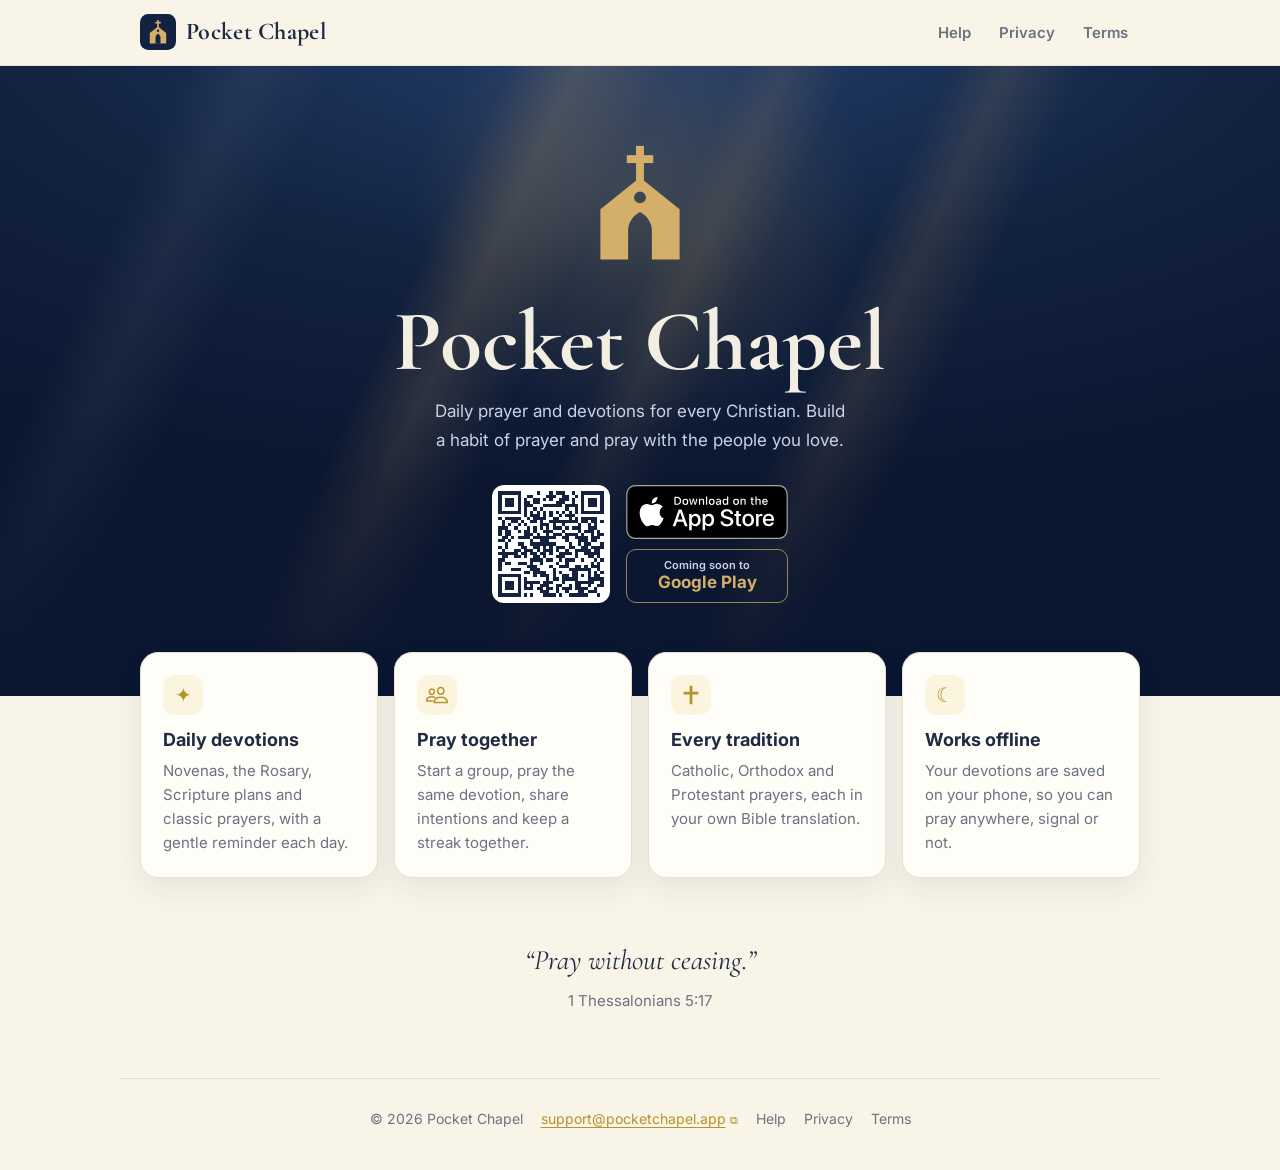
==== commit a1444ca0: "Add files via upload" ====
--- a/index.html
+++ b/index.html
@@ -19,7 +19,7 @@
 <link rel="preconnect" href="https://fonts.googleapis.com">
 <link rel="preconnect" href="https://fonts.gstatic.com" crossorigin>
 <link href="https://fonts.googleapis.com/css2?family=Cormorant+Garamond:wght@600;700&family=Inter:wght@400;600;700&display=swap" rel="stylesheet">
-<link rel="stylesheet" href="style.css?v=9">
+<link rel="stylesheet" href="style.css?v=10">
 <link rel="icon" href="data:image/svg+xml,<svg xmlns='http://www.w3.org/2000/svg' viewBox='0 0 100 100'><rect width='100' height='100' rx='23' fill='%2312223F'/><g transform='translate(12 12) scale(.76)'><rect x='47' y='6' width='6' height='30' fill='%23D4AF6A'/><rect x='40' y='13' width='20' height='6' fill='%23D4AF6A'/><path d='M20 92 V54 L50 30 L80 54 V92 Z' fill='%23D4AF6A'/><path d='M41 93 V70 C41 63 46 58 50 56 C54 58 59 63 59 70 V93 Z' fill='%2312223F'/><circle cx='50' cy='45' r='4.5' fill='%2312223F'/></g></svg>">
 </head>
 <body>
@@ -29,7 +29,9 @@
 <h1>Pocket Chapel</h1>
 <p>Daily prayer and devotions for every Christian. Build a habit of prayer and pray with the people you love.</p>
 <!-- Live on the App Store (approved Nov 20, 2026); Android still to come. Apple's official badge (app-store-badge.svg, downloaded by Becket from developer.apple.com). -->
-<div class="soon"><a class="store" href="https://apps.apple.com/app/pocket-chapel/id6829996127"><img src="app-store-badge.svg" alt="Download on the App Store" width="162" height="54"></a><!-- On computers only: scan to open the App Store on your iPhone (D-4, Nov 20). --><div class="qr"><img src="app-store-qr.svg" alt="QR code for Pocket Chapel on the App Store" width="96" height="96"><span>Scan with your<br>iPhone camera</span></div><span class="pill">Coming soon to Google Play</span></div>
+<!-- Get the app (Becket, Nov 20): on computers, the QR code on the left and the two store buttons stacked on the right;
+     on phones, just the two buttons. -->
+<div class="soon"><div class="qr"><img src="app-store-qr.svg" alt="QR code for Pocket Chapel on the App Store" width="118" height="118"></div><div class="stores"><a class="store" href="https://apps.apple.com/app/pocket-chapel/id6829996127"><img src="app-store-badge.svg" alt="Download on the App Store" width="162" height="54"></a><span class="play"><small>Coming soon to</small>Google Play</span></div></div>
 </section>
 <section class="features">
 <div class="feature"><div class="ic">✦</div><h3>Daily devotions</h3><p>Novenas, the Rosary, Scripture plans and classic prayers, with a gentle reminder each day.</p></div>
--- a/style.css
+++ b/style.css
@@ -28,15 +28,19 @@
 .hero svg { width: 132px; height: 132px; } /* bigger logo (Becket, Nov 20) */
 .hero h1 { font-family: "Cormorant Garamond", Georgia, serif; font-size: clamp(50px, 10vw, 86px); line-height: 1.05; margin: 18px 0 10px; font-weight: 700; }
 .hero p { max-width: 540px; margin: 0 auto; font-size: 17px; text-wrap: balance; color: #C9D2E6; }
-.soon { display: inline-flex; gap: 10px; flex-wrap: wrap; justify-content: center; margin-top: 30px; }
-.soon { align-items: center; }
+/* Get the app (Becket, Nov 20): QR left, App Store badge and Google Play box stacked right, all one block. */
+.soon { display: inline-flex; align-items: center; gap: 16px; margin-top: 30px; }
+.stores { display: flex; flex-direction: column; gap: 10px; }
 .store { display: inline-block; line-height: 0; border-radius: 10px; }
-.store img { height: 54px; width: auto; display: block; }
-.qr { display: none; align-items: center; gap: 10px; text-align: left; }
-.qr img { width: 96px; height: 96px; border-radius: 10px; display: block; }
-.qr span { font-size: 13px; line-height: 1.35; color: #C9D2E6; }
+.store img { height: 54px; width: 162px; display: block; }
+.play { box-sizing: border-box; width: 162px; height: 54px; border: 1.5px solid rgba(212,175,106,.7); border-radius: 10px; display: flex; flex-direction: column; justify-content: center; align-items: center; color: var(--gold-bright); font-weight: 700; font-size: 17px; line-height: 1.1; }
+.play small { font-size: 11px; font-weight: 600; color: #C9D2E6; margin-bottom: 2px; }
+.qr { display: none; }
+.qr img { width: 118px; height: 118px; border-radius: 12px; display: block; }
 /* Only on computers (a mouse and a wide screen); phones can't scan their own screen. */
-@media (hover: hover) and (min-width: 900px) { .qr { display: inline-flex; } }
+@media (hover: hover) and (min-width: 900px) { .qr { display: block; } }
+/* Phones: the two buttons side by side. */
+@media (max-width: 899px), (hover: none) { .stores { flex-direction: row; flex-wrap: wrap; justify-content: center; } }
 .pill { border: 1.5px solid var(--gold-bright); color: var(--gold-bright); border-radius: 999px; padding: 9px 18px; font-weight: 700; font-size: 15px; }
 .features { max-width: 1040px; margin: -44px auto 0; padding: 0 20px; display: grid; grid-template-columns: repeat(auto-fit, minmax(220px, 1fr)); gap: 16px; position: relative; }
 .feature { background: var(--card); border: 1px solid var(--border); border-radius: 18px; padding: 22px; box-shadow: 0 10px 30px rgba(18,34,63,.08); }
